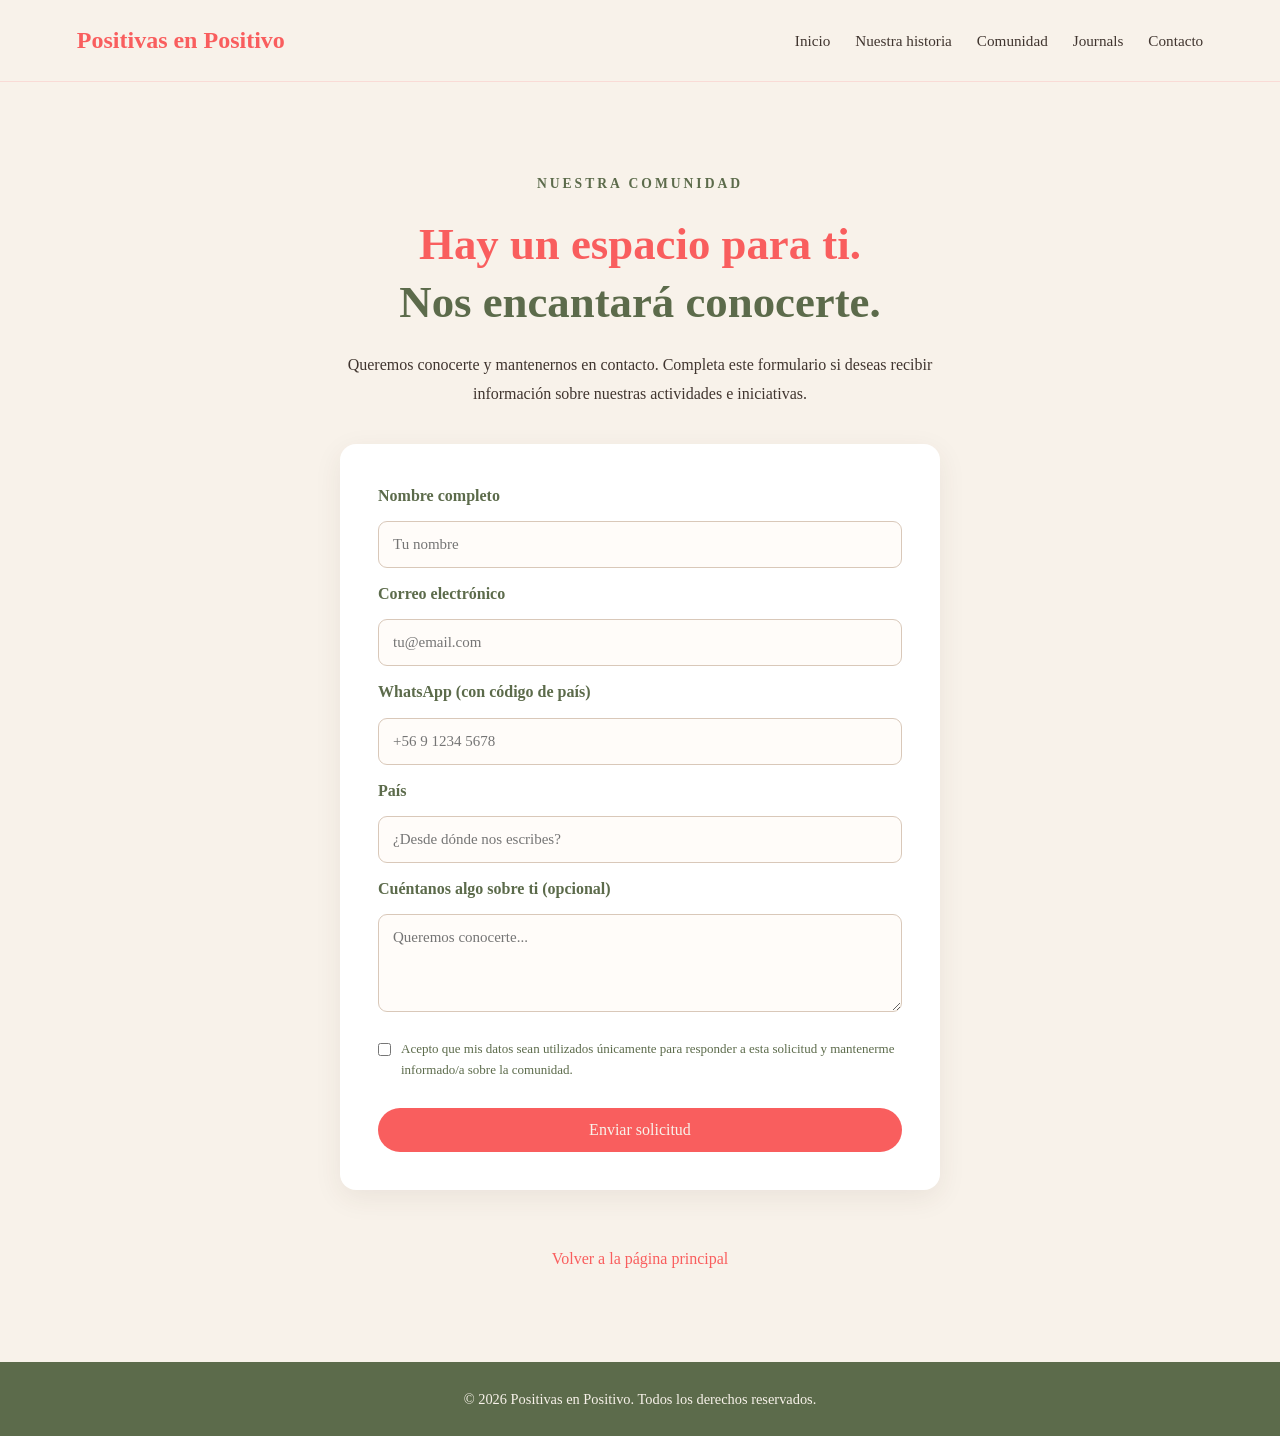
==== docs/comunidad.html @ df58218a "Actualiza landing Positivas en Positivo" ====
<!DOCTYPE html>
<html lang="es">
<head>
    <meta charset="UTF-8">
    <meta name="viewport" content="width=device-width, initial-scale=1.0">

    <title>Únete a nuestra comunidad | Positivas en Positivo</title>

    <meta name="description" content="Únete a la comunidad de Positivas en Positivo.">

    <link rel="stylesheet"
        href="https://cdn.jsdelivr.net/npm/bootstrap-icons@1.11.3/font/bootstrap-icons.min.css">

    <link rel="stylesheet" href="css/styles.css">
</head>

<body>

    <header>
        <nav>
            <a href="index.html" class="logo">
                Positivas en Positivo
            </a>

            <ul>
                <li><a href="index.html#inicio">Inicio</a></li>
                <li><a href="index.html#historia">Nuestra historia</a></li>
                <li><a href="index.html#comunidad">Comunidad</a></li>
                <li><a href="index.html#journals">Journals</a></li>
                <li><a href="index.html#contacto">Contacto</a></li>
            </ul>
        </nav>
    </header>

    <main>

        <section class="contacto">
            <div class="contacto-contenido">

                <p class="seccion-etiqueta">NUESTRA COMUNIDAD</p>

                <h1>
                    Hay un espacio para ti.
                    <span>Nos encantará conocerte.</span>
                </h1>

                <p class="contacto-descripcion">
                    Queremos conocerte y mantenernos en contacto.
                    Completa este formulario si deseas recibir información
                    sobre nuestras actividades e iniciativas.
                </p>

                <form class="formulario-comunidad">

                    <label for="nombre">Nombre completo</label>
                    <input type="text" id="nombre" name="nombre"
                        placeholder="Tu nombre" required>

                    <label for="correo">Correo electrónico</label>
                    <input type="email" id="correo" name="correo"
                        placeholder="tu@email.com" required>

                    <label for="telefono">WhatsApp (con código de país)</label>
                    <input type="tel" id="telefono" name="telefono"
                        placeholder="+56 9 1234 5678" required>

                    <label for="pais">País</label>
                    <input type="text" id="pais" name="pais"
                        placeholder="¿Desde dónde nos escribes?" required>

                    <label for="mensaje">
                        Cuéntanos algo sobre ti (opcional)
                    </label>

                    <textarea id="mensaje" name="mensaje"
                        rows="4"
                        placeholder="Queremos conocerte..."></textarea>

                    <label class="consentimiento">
                        <input type="checkbox" name="consentimiento" required>
                        <span>
                            Acepto que mis datos sean utilizados únicamente
                            para responder a esta solicitud y mantenerme
                            informado/a sobre la comunidad.
                        </span>
                    </label>

                    <button type="button" class="boton-principal">
                        Enviar solicitud
                    </button>

                </form>

                <a href="index.html" class="volver-inicio">
                    Volver a la página principal
                </a>

            </div>
        </section>

    </main>

    <footer>
        <p>© 2026 Positivas en Positivo. Todos los derechos reservados.</p>
    </footer>

</body>
</html>
---- docs/css/styles.css ----
/* =================================
    IDENTIDAD VISUAL
    Positivas en Positivo
================================= */

:root {
    --terracota: #f95e5e;
    --arcilla: #f7beaa;
    --beige: #f9b1b15c;
    --marfil: #F8F2EA;
    --oliva: #5c6b4b;
    --texto: #40352F;
}

/* CONFIGURACIÓN GENERAL */

* {
    margin: 0;
    padding: 0;
    box-sizing: border-box;
}

html {
    scroll-behavior: smooth;
}

body {
    font-family: Georgia, serif;
    background-color: var(--marfil);
    color: var(--texto);
    line-height: 1.7;
}

/* ENCABEZADO Y NAVEGACIÓN */

header {
    background-color: var(--marfil);
    padding: 20px 6%;
    border-bottom: 1px solid var(--beige);
}

nav {
    display: flex;
    justify-content: space-between;
    align-items: center;
    flex-wrap: wrap;
    gap: 20px;
}

.logo {
    color: var(--terracota);
    font-size: 1.5rem;
    font-weight: bold;
    text-decoration: none;
}

nav ul {
    display: flex;
    list-style: none;
    gap: 25px;
    flex-wrap: wrap;
}

nav ul a {
    color: var(--texto);
    text-decoration: none;
    font-size: 0.95rem;
}

nav ul a:hover {
    color: var(--terracota);
}

/* CONTENIDO PRINCIPAL */

main {
    min-height: 70vh;
}

section {
    padding: 80px 8%;
}

h1, h2, h3 {
    color: var(--terracota);
    line-height: 1.3;
}

h1 {
    font-size: 2.8rem;
    margin-bottom: 20px;
}

/* PIE DE PÁGINA */

footer {
    background-color: var(--oliva);
    color: var(--marfil);
    text-align: center;
    padding: 25px;
    font-size: 0.9rem;
}


/* =================================
    SECCIÓN DE BIENVENIDA
================================= */

.hero {
    min-height: 75vh;
    display: flex;
    align-items: center;
    justify-content: center;
    text-align: center;
    padding: 90px 10%;
    background-color: var(--beige);
}

.hero-contenido {
    max-width: 850px;
}

.hero-etiqueta {
    color: var(--oliva);
    font-size: 0.85rem;
    letter-spacing: 3px;
    margin-bottom: 25px;
    font-weight: bold;
}

.hero h1 {
    font-size: clamp(2.3rem, 5vw, 4rem);
    margin-bottom: 25px;
}

.hero h1 span {
    display: block;
    color: var(--oliva);
}

.hero-descripcion {
    max-width: 680px;
    margin: 0 auto 35px;
    font-size: 1.15rem;
}

.boton-principal {
    display: inline-block;
    background-color: var(--terracota);
    color: var(--marfil);
    padding: 13px 30px;
    border-radius: 30px;
    text-decoration: none;
    transition: background-color 0.3s ease;
}

.boton-principal:hover {
    background-color: var(--oliva);
}


/* =================================
    NUESTRA HISTORIA
================================= */

.historia {
    background-color: var(--marfil);
    text-align: center;
    padding: 100px 10%;
}

.historia-contenido {
    max-width: 850px;
    margin: 0 auto;
}

.seccion-etiqueta {
    color: var(--oliva);
    font-size: 0.85rem;
    font-weight: bold;
    letter-spacing: 3px;
    margin-bottom: 20px;
}

.historia h2 {
    font-size: clamp(2rem, 4vw, 3rem);
    margin-bottom: 30px;
}

.historia h2 span {
    display: block;
    color: var(--oliva);
}

.historia p:not(.seccion-etiqueta) {
    font-size: 1.08rem;
    margin-bottom: 20px;
}


/* =================================
    NUESTRA COMUNIDAD
================================= */

.comunidad {
    background-color: var(--beige);
    text-align: center;
    padding: 100px 8%;
}

.comunidad-encabezado {
    max-width: 800px;
    margin: 0 auto 55px;
}

.comunidad h2 {
    font-size: clamp(2rem, 4vw, 3rem);
    margin-bottom: 25px;
}

.comunidad h2 span {
    display: block;
    color: var(--oliva);
}

.comunidad-encabezado > p:last-child {
    font-size: 1.08rem;
}

.comunidad-tarjetas {
    display: grid;
    grid-template-columns: repeat(3, 1fr);
    gap: 25px;
    max-width: 1150px;
    margin: 0 auto;
}

.tarjeta-comunidad {
    background-color: var(--marfil);
    padding: 35px 25px;
    border-radius: 12px;
    text-align: left;
    border-bottom: 4px solid var(--arcilla);
}

.tarjeta-comunidad h3 {
    color: var(--terracota);
    font-size: 1.3rem;
    margin-bottom: 15px;
}

.tarjeta-comunidad p {
    font-size: 1rem;
}

/* ADAPTACIÓN A MÓVILES */

@media (max-width: 768px) {
    .comunidad-tarjetas {
        grid-template-columns: 1fr;
    }
}


/* =================================
    NUESTROS JOURNALS
================================= */

.journals {
    background-color: var(--marfil);
    padding: 100px 8%;
}

.journals-encabezado {
    text-align: center;
    max-width: 800px;
    margin: 0 auto 60px;
}

.journals h2 {
    font-size: clamp(2rem, 4vw, 3rem);
    margin-bottom: 25px;
}

.journals h2 span {
    display: block;
    color: var(--oliva);
}

.journals-encabezado > p:last-child {
    font-size: 1.08rem;
}

.journals-contenedor {
    display: grid;
    grid-template-columns: repeat(2, 1fr);
    gap: 40px;
    max-width: 1100px;
    margin: 0 auto;
}

.journal-card {
    background-color: white;
    border-radius: 14px;
    overflow: hidden;
    box-shadow: 0 5px 20px rgba(64, 53, 47, 0.08);
}

.journal-imagen {
    background-color: var(--beige);
    min-height: 380px;
    display: flex;
    justify-content: center;
    align-items: center;
    padding: 25px;
}

.journal-imagen img {
    max-width: 100%;
    max-height: 340px;
    object-fit: contain;
}

.journal-info {
    padding: 30px;
}

.journal-categoria {
    color: var(--oliva);
    font-size: 0.78rem;
    letter-spacing: 2px;
    font-weight: bold;
    margin-bottom: 12px;
}

.journal-info h3 {
    font-size: 1.8rem;
    margin-bottom: 15px;
}

.journal-info p:not(.journal-categoria) {
    margin-bottom: 25px;
}

.boton-journal {
    display: inline-block;
    background-color: var(--terracota);
    color: var(--marfil);
    padding: 11px 25px;
    border-radius: 25px;
    text-decoration: none;
}

.boton-journal:hover {
    background-color: var(--oliva);
}

/* ADAPTACIÓN A MÓVILES */

@media (max-width: 768px) {
    .journals-contenedor {
        grid-template-columns: 1fr;
    }
}


/* ==============================
    SECCIÓN DE CONTACTO
============================== */

.contacto {
    padding: 90px 8%;
    background-color: var(--marfil);
}

.contacto-contenido {
    max-width: 760px;
    margin: 0 auto;
    text-align: center;
}

.contacto h1,
.contacto h2 {
    color: var(--terracota);
    margin: 15px 0 20px;
}

.contacto h1 span,
.contacto h2 span {
    display: block;
    color: var(--oliva);
}

.contacto-descripcion {
    max-width: 650px;
    margin: 0 auto 35px;
    color: var(--texto);
    line-height: 1.8;
}

/* REDES SOCIALES */

.redes-sociales {
    display: flex;
    justify-content: center;
    align-items: center;
    flex-wrap: wrap;
    gap: 22px;
    margin: 40px 0;
}

.enlace-red {
    display: flex;
    flex-direction: column;
    align-items: center;
    justify-content: center;
    gap: 10px;
    min-width: 110px;
    padding: 22px 20px;
    color: var(--oliva);
    text-decoration: none;
    background-color: white;
    border: 1px solid var(--beige);
    border-radius: 14px;
    transition: all 0.3s ease;
}

.enlace-red i {
    font-size: 28px;
}

.enlace-red span {
    font-size: 14px;
}

.enlace-red:hover {
    color: var(--terracota);
    background-color: var(--beige);
    transform: translateY(-4px);
}

.invitacion-comunidad {
    margin-top: 45px;
    padding-top: 25px;
}

/* FORMULARIO DE COMUNIDAD */

.formulario-comunidad {
    display: flex;
    flex-direction: column;
    gap: 12px;
    max-width: 600px;
    margin: 35px auto;
    padding: 38px;
    background-color: white;
    border-radius: 16px;
    box-shadow: 0 8px 28px rgba(80, 55, 40, 0.08);
    text-align: left;
}

.formulario-comunidad label {
    color: var(--oliva);
    font-weight: 600;
}

.formulario-comunidad input:not([type="checkbox"]),
.formulario-comunidad textarea {
    width: 100%;
    padding: 14px;
    border: 1px solid #D9C8B9;
    border-radius: 9px;
    background-color: #FFFCF9;
    color: var(--texto);
    font-family: inherit;
    font-size: 15px;
}

.formulario-comunidad input:focus,
.formulario-comunidad textarea:focus {
    outline: none;
    border-color: var(--terracota);
    box-shadow: 0 0 0 3px rgba(249, 94, 94, 0.12);
}

.formulario-comunidad textarea {
    resize: vertical;
}

.formulario-comunidad .consentimiento {
    display: flex;
    align-items: flex-start;
    gap: 10px;
    margin: 15px 0;
    font-size: 13px;
    font-weight: 400;
    line-height: 1.6;
}

.consentimiento input {
    margin-top: 4px;
    accent-color: var(--terracota);
}

.formulario-comunidad .boton-principal {
    display: block;
    width: 100%;
    border: none;
    cursor: pointer;
    font-family: inherit;
    font-size: 1rem;
}

.mensaje-exito {
    color: #426B45;
    margin: 20px 0;
}

.mensaje-error {
    color: #A33D32;
    margin: 20px 0;
}

.volver-inicio {
    display: inline-block;
    margin-top: 20px;
    color: var(--terracota);
    text-decoration: none;
}

.volver-inicio:hover {
    color: var(--oliva);
}

/* ADAPTACIÓN A MÓVILES */

@media (max-width: 600px) {

    .contacto {
        padding: 65px 5%;
    }

    .contacto h1,
    .contacto h2 {
        font-size: 1.9rem;
    }

    .formulario-comunidad {
        padding: 25px 20px;
    }

    .redes-sociales {
        gap: 12px;
    }

    .enlace-red {
        min-width: 95px;
        padding: 16px 12px;
    }
}

@media (max-width: 600px) {

    nav {
        flex-direction: column;
        gap: 15px;
    }

    nav ul {
        justify-content: center;
        gap: 15px;
    }

    nav ul a {
        font-size: 0.85rem;
    }
}
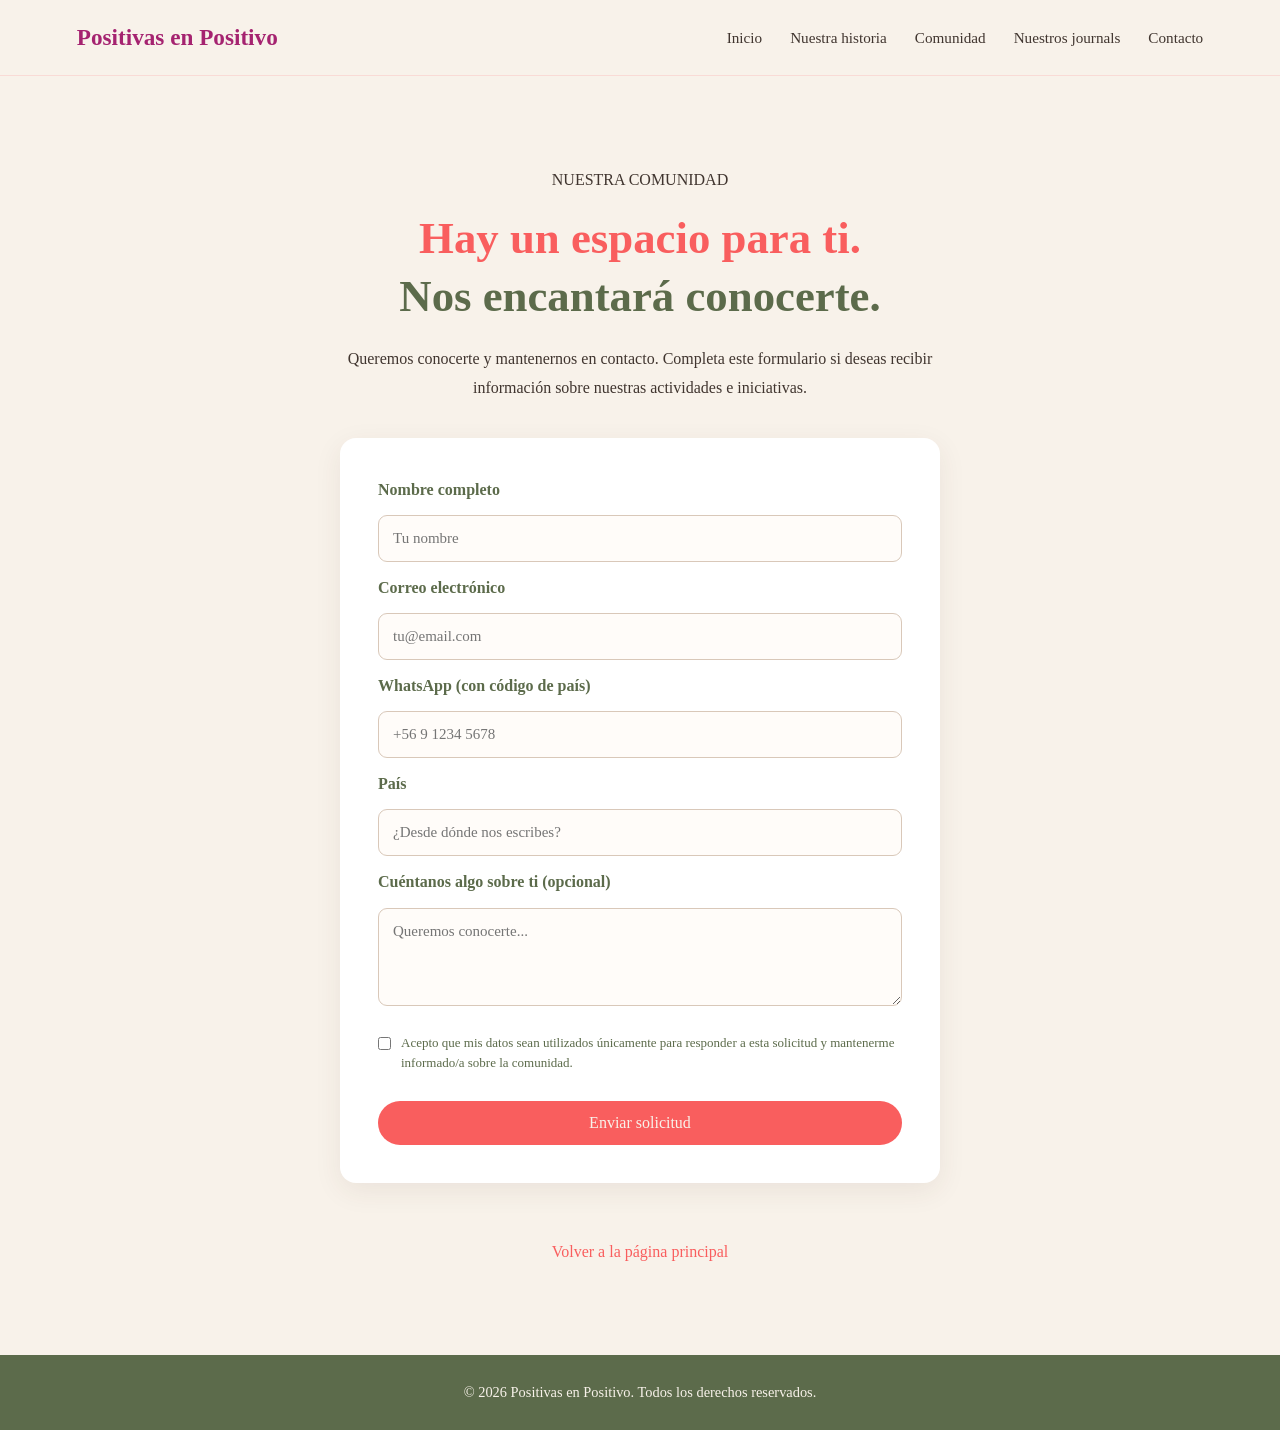
==== commit 8b74cf74: "Actualiza landing y version estatica" ====
--- a/docs/comunidad.html
+++ b/docs/comunidad.html
@@ -16,22 +16,34 @@
 </head>
 
 <body>
+	    
+    <header class="encabezado">
+        <nav class="menu-navegacion">
 
-    <header>
-        <nav>
-            <a href="index.html" class="logo">
+            <a href="index.html#inicio" class="logo">
                 Positivas en Positivo
             </a>
 
-            <ul>
+            <button
+                class="menu-toggle"
+                type="button"
+                aria-label="Abrir menú"
+                aria-expanded="false"
+                aria-controls="menu-principal">
+                <i class="bi bi-list"></i>
+            </button>
+
+            <ul class="menu-lista" id="menu-principal">
                 <li><a href="index.html#inicio">Inicio</a></li>
                 <li><a href="index.html#historia">Nuestra historia</a></li>
                 <li><a href="index.html#comunidad">Comunidad</a></li>
-                <li><a href="index.html#journals">Journals</a></li>
+                <li><a href="index.html#journals">Nuestros journals</a></li>
                 <li><a href="index.html#contacto">Contacto</a></li>
             </ul>
+
         </nav>
     </header>
+
 
     <main>
 
@@ -105,5 +117,36 @@
         <p>© 2026 Positivas en Positivo. Todos los derechos reservados.</p>
     </footer>
 
+    <script>
+        const menuToggle = document.querySelector('.menu-toggle');
+        const menuLista = document.querySelector('.menu-lista');
+
+        if (menuToggle && menuLista) {
+            menuToggle.addEventListener('click', () => {
+                const abierto = menuLista.classList.toggle('activo');
+
+                menuToggle.setAttribute('aria-expanded', abierto);
+                menuToggle.setAttribute(
+                    'aria-label',
+                    abierto ? 'Cerrar menú' : 'Abrir menú'
+                );
+
+                menuToggle.innerHTML = abierto
+                    ? '<i class="bi bi-x-lg"></i>'
+                    : '<i class="bi bi-list"></i>';
+            });
+
+            menuLista.querySelectorAll('a').forEach(enlace => {
+                enlace.addEventListener('click', () => {
+                    menuLista.classList.remove('activo');
+                    menuToggle.setAttribute('aria-expanded', 'false');
+                    menuToggle.setAttribute('aria-label', 'Abrir menú');
+                    menuToggle.innerHTML = '<i class="bi bi-list"></i>';
+                });
+            });
+        }
+    </script>
+
+
 </body>
 </html>
--- a/docs/css/styles.css
+++ b/docs/css/styles.css
@@ -34,42 +34,67 @@
 
 /* ENCABEZADO Y NAVEGACIÓN */
 
-header {
+
+/* =================================
+   MENÚ PRINCIPAL
+================================= */
+
+.encabezado {
     background-color: var(--marfil);
-    padding: 20px 6%;
+    padding: 18px 6%;
     border-bottom: 1px solid var(--beige);
-}
-
-nav {
+    position: relative;
+    z-index: 100;
+}
+
+.menu-navegacion {
     display: flex;
     justify-content: space-between;
     align-items: center;
-    flex-wrap: wrap;
-    gap: 20px;
+    max-width: 1400px;
+    margin: 0 auto;
+    gap: 25px;
 }
 
 .logo {
-    color: var(--terracota);
-    font-size: 1.5rem;
-    font-weight: bold;
+    color: #a52370;
+    font-size: 1.45rem;
+    font-weight: 700;
     text-decoration: none;
-}
-
-nav ul {
+    white-space: nowrap;
+}
+
+.menu-lista {
     display: flex;
+    align-items: center;
     list-style: none;
-    gap: 25px;
-    flex-wrap: wrap;
-}
-
-nav ul a {
+    gap: 28px;
+    margin: 0;
+    padding: 0;
+}
+
+.menu-lista a {
     color: var(--texto);
     text-decoration: none;
     font-size: 0.95rem;
-}
-
-nav ul a:hover {
-    color: var(--terracota);
+    font-weight: 500;
+    transition: color 0.3s ease;
+}
+
+.menu-lista a:hover {
+    color: #a52370;
+}
+
+/* BOTÓN PARA MÓVILES */
+
+.menu-toggle {
+    display: none;
+    background: none;
+    border: none;
+    color: #a52370;
+    font-size: 1.8rem;
+    cursor: pointer;
+    padding: 5px;
 }
 
 /* CONTENIDO PRINCIPAL */
@@ -158,46 +183,6 @@
 .boton-principal:hover {
     background-color: var(--oliva);
 }
-
-
-/* =================================
-    NUESTRA HISTORIA
-================================= */
-
-.historia {
-    background-color: var(--marfil);
-    text-align: center;
-    padding: 100px 10%;
-}
-
-.historia-contenido {
-    max-width: 850px;
-    margin: 0 auto;
-}
-
-.seccion-etiqueta {
-    color: var(--oliva);
-    font-size: 0.85rem;
-    font-weight: bold;
-    letter-spacing: 3px;
-    margin-bottom: 20px;
-}
-
-.historia h2 {
-    font-size: clamp(2rem, 4vw, 3rem);
-    margin-bottom: 30px;
-}
-
-.historia h2 span {
-    display: block;
-    color: var(--oliva);
-}
-
-.historia p:not(.seccion-etiqueta) {
-    font-size: 1.08rem;
-    margin-bottom: 20px;
-}
-
 
 /* =================================
     NUESTRA COMUNIDAD
@@ -577,3 +562,364 @@
     }
 }
 
+
+/* =================================
+   MENÚ RESPONSIVE
+================================= */
+
+@media (max-width: 850px) {
+
+    .menu-navegacion {
+        flex-wrap: wrap;
+    }
+
+    .menu-toggle {
+        display: block;
+    }
+
+    .menu-lista {
+        display: none;
+        flex-direction: column;
+        align-items: flex-start;
+        width: 100%;
+        gap: 0;
+        padding: 10px 0;
+    }
+
+    .menu-lista.activo {
+        display: flex;
+    }
+
+    .menu-lista li {
+        width: 100%;
+    }
+
+    .menu-lista a {
+        display: block;
+        width: 100%;
+        padding: 12px 5px;
+    }
+}
+
+
+/* ===================================
+    PRESENTACIÓN DE YENNIFER
+=================================== */
+
+.presentacion {
+    background:
+        radial-gradient(circle at 8% 15%, rgba(247, 190, 170, 0.25), transparent 30%),
+        linear-gradient(135deg, #F8F2EA 0%, #fffaf5 100%);
+    padding: 100px 8%;
+}
+
+.presentacion-contenedor {
+    max-width: 1200px;
+    margin: 0 auto;
+    display: grid;
+    grid-template-columns: 0.9fr 1.1fr;
+    align-items: center;
+    gap: 75px;
+}
+
+/* FOTOGRAFÍA Y MARCO */
+
+.presentacion-fotografia {
+    display: flex;
+    justify-content: center;
+}
+
+.marco-editorial {
+    position: relative;
+    width: 100%;
+    max-width: 420px;
+    padding: 18px 18px 55px;
+    background: #fff;
+    border-radius: 220px 220px 12px 12px;
+    box-shadow: 0 20px 55px rgba(64, 53, 47, 0.12);
+    transform: rotate(-1deg);
+}
+
+.marco-editorial::before {
+    content: "";
+    position: absolute;
+    inset: 8px;
+    border: 1px solid #f7beaa;
+    border-radius: 215px 215px 8px 8px;
+    pointer-events: none;
+    z-index: 2;
+}
+
+.foto-yennifer {
+    width: 100%;
+    overflow: hidden;
+    border-radius: 205px 205px 8px 8px;
+    background-color: #F8F2EA;
+}
+
+.foto-yennifer img {
+    display: block;
+    width: 100%;
+    height: 480px;
+    object-fit: cover;
+    object-position: center 35%;
+}
+
+/* DETALLE DECORATIVO */
+
+.foto-decoracion {
+    position: absolute;
+    bottom: 15px;
+    left: 0;
+    width: 100%;
+    text-align: center;
+    color: #5c6b4b;
+    font-size: 1rem;
+    font-style: italic;
+    letter-spacing: 2px;
+}
+
+/* TEXTO DE PRESENTACIÓN */
+
+.presentacion-texto {
+    max-width: 620px;
+}
+
+.presentacion-texto .seccion-etiqueta {
+    color: #5c6b4b;
+    font-size: 0.8rem;
+    font-weight: bold;
+    letter-spacing: 2.5px;
+    margin-bottom: 22px;
+}
+
+.presentacion-texto h1 {
+    color: #40352F;
+    font-size: clamp(2.2rem, 4vw, 3.4rem);
+    line-height: 1.2;
+    margin-bottom: 28px;
+}
+
+.presentacion-texto h1 span {
+    display: block;
+    color: #f95e5e;
+}
+
+.presentacion-texto p:not(.seccion-etiqueta) {
+    color: #5a504a;
+    font-size: 1.04rem;
+    line-height: 1.9;
+    margin-bottom: 18px;
+}
+
+.presentacion-texto .boton-principal {
+    margin-top: 15px;
+}
+
+/* ANIMACIÓN SUTIL */
+
+.marco-editorial,
+.presentacion-texto {
+    animation: aparecerPresentacion 0.9s ease both;
+}
+
+@keyframes aparecerPresentacion {
+    from {
+        opacity: 0;
+        transform: translateY(18px);
+    }
+    to {
+        opacity: 1;
+        transform: translateY(0);
+    }
+}
+
+/* DISEÑO RESPONSIVE */
+
+@media (max-width: 850px) {
+    .presentacion-contenedor {
+        grid-template-columns: 1fr;
+        gap: 55px;
+    }
+
+    .presentacion-texto {
+        max-width: 700px;
+        margin: 0 auto;
+        text-align: center;
+    }
+
+    .marco-editorial {
+        max-width: 360px;
+    }
+
+    .foto-yennifer img {
+        height: 420px;
+    }
+}
+
+@media (max-width: 480px) {
+    .presentacion {
+        padding: 65px 6%;
+    }
+
+    .marco-editorial {
+        max-width: 300px;
+        padding: 13px 13px 48px;
+    }
+
+    .foto-yennifer img {
+        height: 370px;
+    }
+
+    .presentacion-texto h1 {
+        font-size: 2.1rem;
+    }
+}
+
+@media (prefers-reduced-motion: reduce) {
+    .marco-editorial,
+    .presentacion-texto {
+        animation: none;
+    }
+}
+
+
+/* ===================================
+    HISTORIA Y NACIMIENTO DEL PROYECTO
+=================================== */
+
+.historia {
+    background:
+        radial-gradient(
+            circle at 90% 10%,
+            rgba(255, 181, 45, 0.13),
+            transparent 30%
+        ),
+        linear-gradient(135deg, #fff0f3, #fffaf5);
+    padding: 100px 8%;
+}
+
+.historia-contenedor {
+    max-width: 1200px;
+    margin: 0 auto;
+    display: grid;
+    grid-template-columns: 0.9fr 1.1fr;
+    align-items: center;
+    gap: 70px;
+}
+
+/* ILUSTRACIÓN */
+
+.historia-imagen {
+    max-width: 440px;
+    width: 100%;
+    margin: 0 auto;
+    padding: 12px;
+    background: #ffffff;
+    border-radius: 50%;
+    box-shadow: 0 20px 50px rgba(160, 35, 100, 0.13);
+    transition: transform 0.4s ease;
+}
+
+.historia-imagen:hover {
+    transform: translateY(-5px)
+}
+
+.historia-imagen img {
+    display: block;
+    width: 100%;
+    aspect-ratio: 1 / 1;
+    object-fit: cover;
+    border-radius: 50%;
+}
+
+/* TEXTO */
+
+.historia-contenido {
+    max-width: 680px;
+    margin: 0 auto;
+    text-align: left;
+}
+
+.historia-contenido .seccion-etiqueta {
+    color: #a52370;
+    font-size: 0.82rem;
+    font-weight: bold;
+    letter-spacing: 2.5px;
+    margin-bottom: 20px;
+}
+
+.historia-contenido h2 {
+    color: #40352F;
+    font-size: clamp(2rem, 3.5vw, 3rem);
+    line-height: 1.25;
+    margin-bottom: 28px;
+}
+
+.historia-contenido h2 span {
+    display: block;
+    color: #d41478;
+}
+
+.historia-contenido p:not(.seccion-etiqueta) {
+    color: #554943;
+    font-size: 1.02rem;
+    line-height: 1.85;
+    margin-bottom: 18px;
+}
+
+/* MENSAJE DESTACADO */
+
+.historia-contenido .historia-destacada {
+    margin-top: 30px;
+    padding: 22px 25px;
+    background: rgba(255, 181, 45, 0.16);
+    border-left: 4px solid #e9a321;
+    border-radius: 0 12px 12px 0;
+    color: #8f245f;
+    font-size: 1.12rem;
+    font-weight: bold;
+    font-style: italic;
+}
+
+/* ADAPTACIÓN A TABLETS Y MÓVILES */
+
+@media (max-width: 850px) {
+    .historia-contenedor {
+        grid-template-columns: 1fr;
+        gap: 45px;
+    }
+
+    .historia-imagen {
+        max-width: 360px;
+    }
+
+    .historia-contenido {
+        max-width: 700px;
+    }
+}
+
+@media (max-width: 480px) {
+    .historia {
+        padding: 65px 6%;
+    }
+
+    .historia-imagen {
+        max-width: 300px;
+    }
+
+    .historia-contenido h2 {
+        font-size: 2rem;
+    }
+
+    .historia-contenido .historia-destacada {
+        padding: 18px;
+        font-size: 1rem;
+    }
+}
+
+@media (prefers-reduced-motion: reduce) {
+    .historia-imagen {
+        transition: none;
+    }
+}
